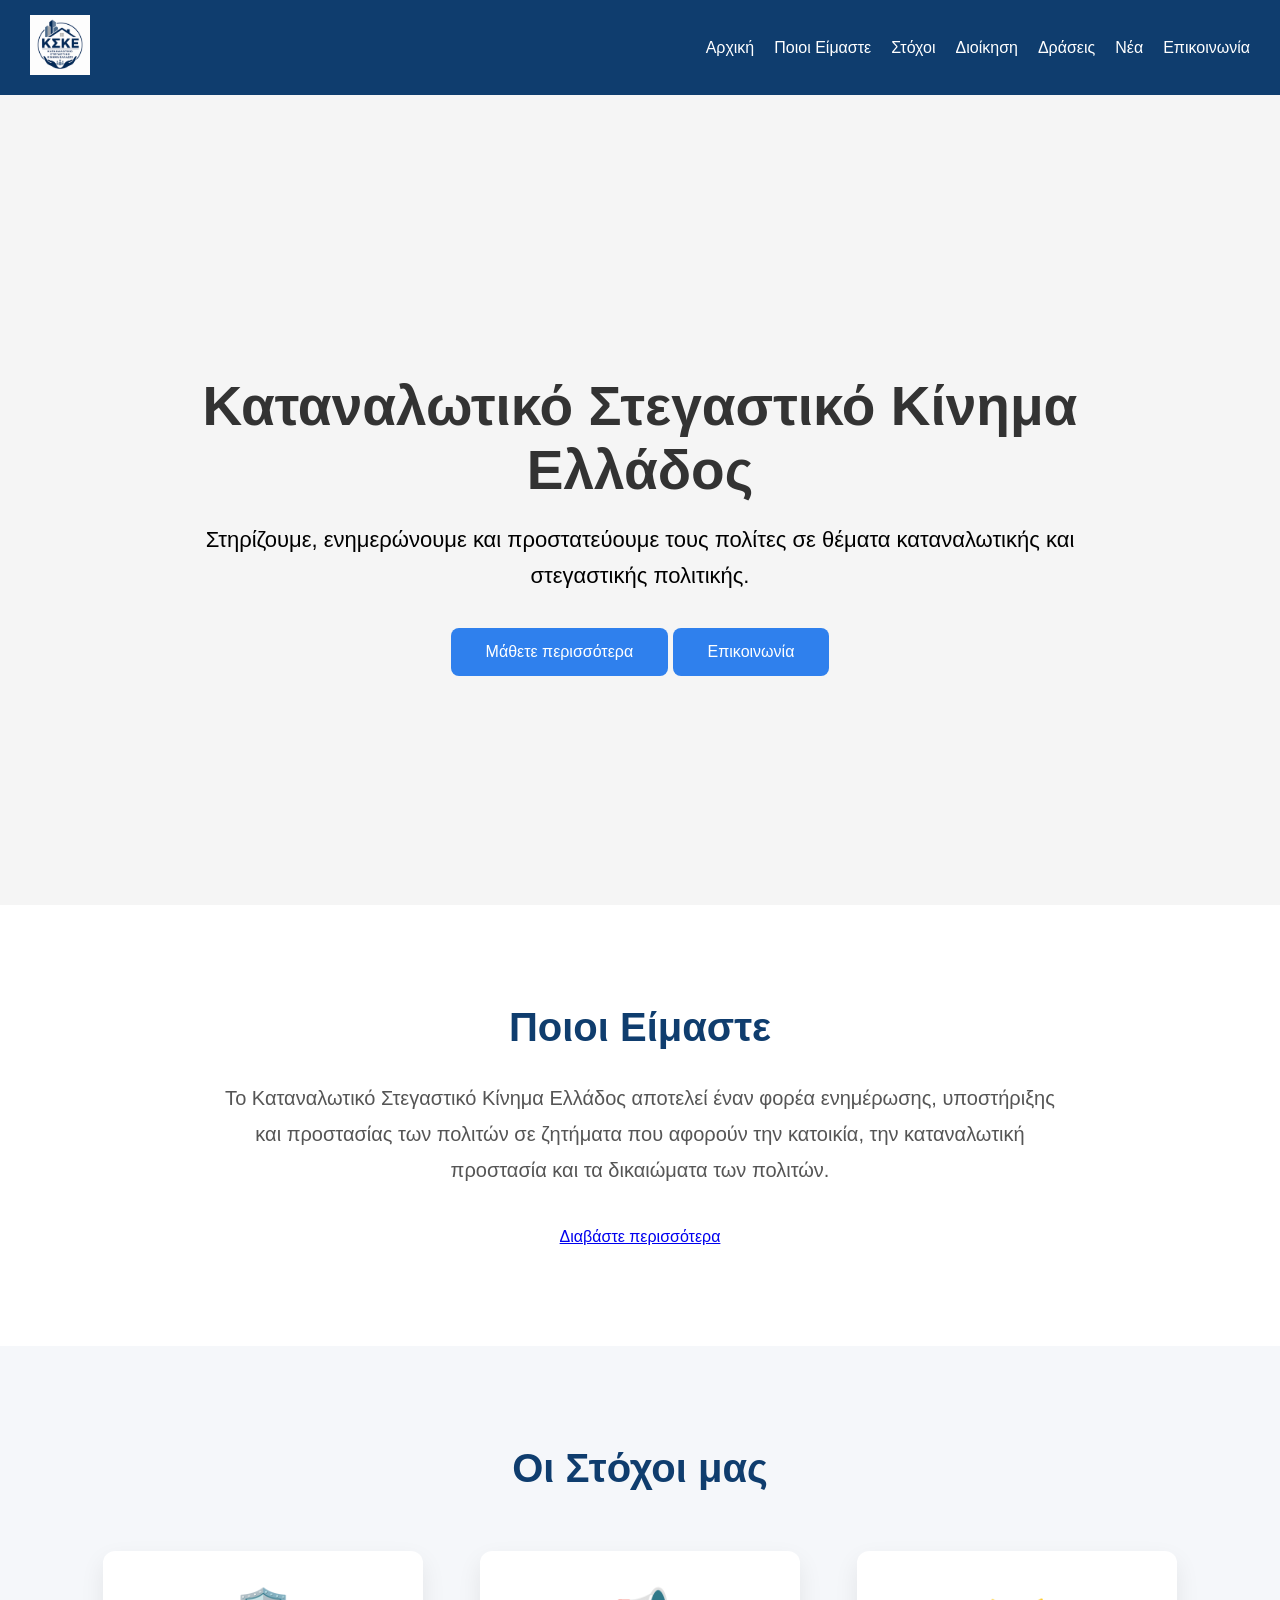
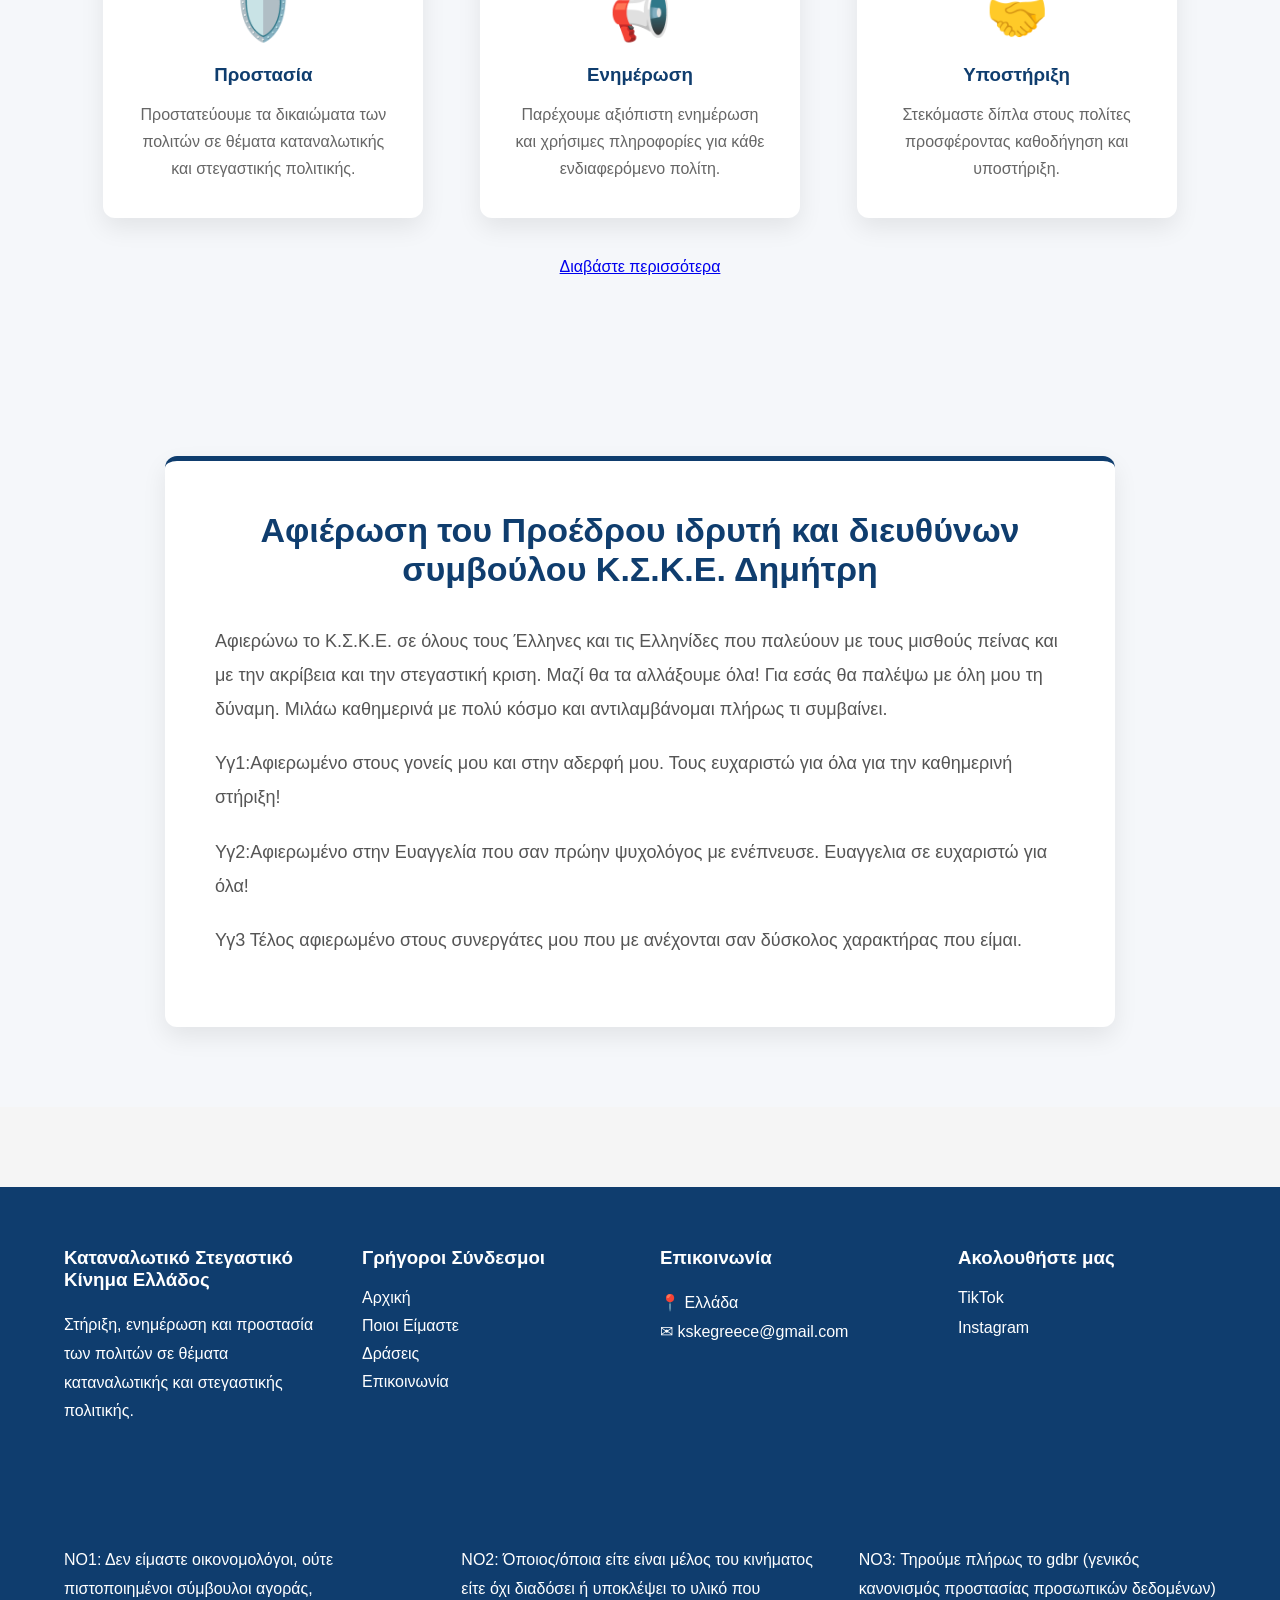
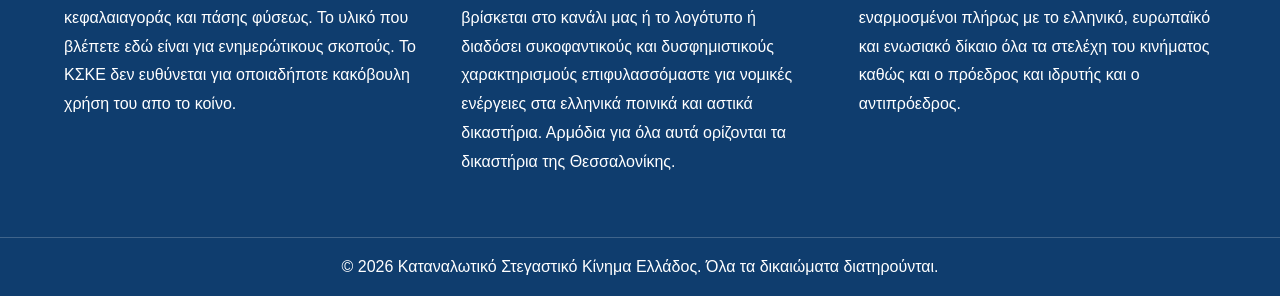
==== index.html @ 37521e8a "Add files via upload" ====
<!DOCTYPE html>
<html lang="el">
<head>
    <meta charset="UTF-8">
    <meta name="viewport" content="width=device-width, initial-scale=1.0">

    <title>Αρχική | Καταναλωτικό Στεγαστικό Κίνημα Ελλάδος</title>

    <link rel="stylesheet" href="css/style.css">
</head>
<body>
    <header>
        <nav class="navbar">
            <div class="logo">
                <img src="images/ΚΣΚΕ-logo.png" alt="Λογότυπο ΚΣΚΕ">
            </div>

            <ul class="nav-links">
                <li><a href="index.html">Αρχική</a></li>
                <li><a href="about.html">Ποιοι Είμαστε</a></li>
                <li><a href="goals.html">Στόχοι</a></li>
                <li><a href="administration.html">Διοίκηση</a></li>
                <li><a href="actions.html">Δράσεις</a></li>
                <li><a href="news.html">Νέα</a></li>               
                <li><a href="contact.html">Επικοινωνία</a></li>
            </ul>
        </nav>
    </header>

    <section class="hero">

        <div class="hero-content">

            <h1>Καταναλωτικό Στεγαστικό Κίνημα Ελλάδος</h1>

            <p>
                Στηρίζουμε, ενημερώνουμε και προστατεύουμε τους πολίτες
                σε θέματα καταναλωτικής και στεγαστικής πολιτικής.
            </p>

            <div class="hero-buttons">

                <a href="about.html" class="btn btn-primary">
                    Μάθετε περισσότερα
                </a>

                <a href="contact.html" class="btn btn-secondary">
                    Επικοινωνία
                </a>

            </div>

        </div>

    </section>
    

    <section class="about-preview">

        <div class="container">

            <h2>Ποιοι Είμαστε</h2>

            <p>
                Το Καταναλωτικό Στεγαστικό Κίνημα Ελλάδος αποτελεί έναν φορέα
                ενημέρωσης, υποστήριξης και προστασίας των πολιτών σε ζητήματα
                που αφορούν την κατοικία, την καταναλωτική προστασία και τα
                δικαιώματα των πολιτών.
            </p>

            <a href="about.html" class="btn-primary">
                Διαβάστε περισσότερα
            </a>

        </div>

    </section>


    <section class="goals-preview">

        <div class="container">

            <h2>Οι Στόχοι μας</h2>

            <div class="cards">

                <div class="card">
                    <div class="icon">🛡️</div>
                    <h3>Προστασία</h3>
                    <p>
                        Προστατεύουμε τα δικαιώματα των πολιτών σε θέματα
                        καταναλωτικής και στεγαστικής πολιτικής.
                    </p>
                </div>

                <div class="card">
                    <div class="icon">📢</div>
                    <h3>Ενημέρωση</h3>
                    <p>
                        Παρέχουμε αξιόπιστη ενημέρωση και χρήσιμες πληροφορίες
                        για κάθε ενδιαφερόμενο πολίτη.
                    </p>
                </div>

                <div class="card">
                    <div class="icon">🤝</div>
                    <h3>Υποστήριξη</h3>
                    <p>
                        Στεκόμαστε δίπλα στους πολίτες προσφέροντας
                        καθοδήγηση και υποστήριξη.
                    </p>
                </div>

            </div>
            <a href="goals.html" class="btn-primary">
                Διαβάστε περισσότερα
            </a>
        </div>

    </section>

<!--
    <section class="actions-preview">

        <div class="container">

            <h2>Πρόσφατες Δράσεις</h2>

            <div class="cards">
                <div class="card">
                    <h3>Ενημερωτική Ημερίδα</h3>
                    <p>
                        Εκδήλωση ενημέρωσης για θέματα στεγαστικής πολιτικής
                        και προστασίας των πολιτών.
                    </p>
                    <a href="actions.html" class="read-more">
                        Διαβάστε περισσότερα →
                    </a>
                </div>
                <div class="card">
                    <h3>Νέα Συνεργασία</h3>
                    <p>
                        Ανάπτυξη συνεργασιών με φορείς και οργανισμούς για την
                        καλύτερη εξυπηρέτηση των πολιτών.
                    </p>
                    <a href="actions.html" class="read-more">
                        Διαβάστε περισσότερα →
                    </a>
                </div>
                <div class="card">
                    <h3>Ενημερωτική Καμπάνια</h3>
                    <p>
                        Διάδοση χρήσιμων πληροφοριών σχετικά με τα δικαιώματα
                        των καταναλωτών.
                    </p>
                    <a href="actions.html" class="read-more">
                        Διαβάστε περισσότερα →
                    </a>
                </div>
            </div>
            <div class="center-button">
                <a href="actions.html" class="btn-primary">
                    Δείτε όλες τις δράσεις
                </a>
            </div>
        </div>

    </section>
-->


    <section class="president-message">

        <div class="container">

            <div class="president-message-content">

                <div class="president-message-title">

                    <h2>Αφιέρωση του Προέδρου ιδρυτή και διευθύνων συμβούλου Κ.Σ.Κ.Ε. Δημήτρη</h2>

                </div>

                <div class="president-message-text">

                    <p>
                        Αφιερώνω το Κ.Σ.Κ.Ε. σε όλους τους Έλληνες 
                        και τις Ελληνίδες που παλεύουν με τους
                        μισθούς πείνας και με την ακρίβεια και
                        την στεγαστική κριση. Μαζί θα τα
                        αλλάξουμε όλα! Για εσάς θα παλέψω με
                        όλη μου τη δύναμη. Μιλάω καθημερινά
                        με πολύ κόσμο και αντιλαμβάνομαι
                        πλήρως τι συμβαίνει.
                    </p>

                    <p>
                        Υγ1:Aφιερωμένο στους γονείς μου και
                        στην αδερφή μου. Τους ευχαριστώ για
                        όλα για την καθημερινή στήριξη!
                    </p>

                    <p>
                        Υγ2:Aφιερωμένο στην Ευαγγελία που σαν
                        πρώην ψυχολόγος με ενέπνευσε. 
                        Ευαγγελια σε ευχαριστώ για όλα!
                    </p>

                    <p>
                        Υγ3 Τέλος αφιερωμένο στους συνεργάτες
                        μου που με ανέχονται σαν δύσκολος
                        χαρακτήρας που είμαι.
                    </p>
                </div>

            </div>

        </div>

    </section>

    <footer>

        <div class="footer-container">

            <div class="footer-section">
                <h3>Καταναλωτικό Στεγαστικό Κίνημα Ελλάδος</h3>
                <p>
                    Στήριξη, ενημέρωση και προστασία των πολιτών
                    σε θέματα καταναλωτικής και στεγαστικής πολιτικής.
                </p>
            </div>

            <div class="footer-section">
                <h3>Γρήγοροι Σύνδεσμοι</h3>
                <ul>
                    <li><a href="index.html">Αρχική</a></li>
                    <li><a href="about.html">Ποιοι Είμαστε</a></li>
                    <li><a href="actions.html">Δράσεις</a></li>
                    <li><a href="contact.html">Επικοινωνία</a></li>
                </ul>
            </div>

            <div class="footer-section">
                <h3>Επικοινωνία</h3>
                <p>📍 Ελλάδα</p>
                <p>✉ kskegreece@gmail.com</p>
            </div>

            <div class="footer-section">

                <h3>Ακολουθήστε μας</h3>

                <div class="social-links">

                    <a href="https://www.tiktok.com/@kskegreece.gr?_r=1&_t=ZN-98gVqXZdag2" target="_blank">
                        TikTok
                    </a>

                    <a href="https://www.instagram.com/kskegreece.gr?igsh=MW04Z21ib3VzaGUxbA==" target="_blank">
                        Instagram
                    </a>

                </div>

            </div>
            
        </div>

        <div class="footer-container">

            <div class="footer-section">
                <p>ΝΟ1: Δεν είμαστε οικονομολόγοι, ούτε πιστοποιημένοι σύμβουλοι αγοράς, κεφαλαιαγοράς και πάσης φύσεως. Το υλικό που βλέπετε εδώ είναι για ενημερώτικους σκοπούς. Το ΚΣΚΕ δεν ευθύνεται για οποιαδήποτε κακόβουλη χρήση του απο το κοίνο.</p>
            </div>
            <div class="footer-section">
                <p>ΝΟ2: Όποιος/όποια είτε είναι μέλος του κινήματος είτε όχι διαδόσει ή υποκλέψει το υλικό που βρίσκεται στο κανάλι μας ή το λογότυπο ή διαδόσει συκοφαντικούς και δυσφημιστικούς χαρακτηρισμούς επιφυλασσόμαστε για νομικές ενέργειες στα ελληνικά ποινικά και αστικά δικαστήρια. Αρμόδια για όλα αυτά ορίζονται τα δικαστήρια της Θεσσαλονίκης.</p>
            </div>
            <div class="footer-section">
                <p>ΝΟ3: Τηρούμε πλήρως το gdbr (γενικός κανονισμός προστασίας προσωπικών δεδομένων) εναρμοσμένοι πλήρως με το ελληνικό, ευρωπαϊκό και ενωσιακό δίκαιο όλα τα στελέχη του κινήματος καθώς και ο πρόεδρος και ιδρυτής και ο αντιπρόεδρος.</p>
            </div>
        </div>
        
        <div class="footer-bottom">
            © 2026 Καταναλωτικό Στεγαστικό Κίνημα Ελλάδος.
            Όλα τα δικαιώματα διατηρούνται.
        </div>

    </footer>
</body>
</html>
---- css/style.css ----
* {
    margin: 0;
    padding: 0;
    box-sizing: border-box;
    font-family: Arial, sans-serif;
}

body {
    background: #f5f5f5;
}

/* NAVBAR */
.navbar {
    display: flex;
    justify-content: space-between;
    align-items: center;
    background: #0F3D6E;
    padding: 15px 30px;
}

/* LOGO */
.logo {
    color: white;
    font-size: 20px;
    font-weight: bold;
}

.logo img{
    height:60px;
}

/* MENU */
.nav-links {
    list-style: none;
    display: flex;
    gap: 20px;
}

.nav-links li a {
    color: white;
    text-decoration: none;
    font-size: 16px;
    transition: 0.3s;
}

.nav-links li a:hover {
    color: #2F80ED;
}

/* TITLE */
h1 {
    text-align: center;
    margin-top: 50px;
    color: #333;
}


/* HERO */

.hero{
    height:90vh;
    background-size:cover;
    background-position:center;

    display: flex;
    justify-content: center;
    align-items: center;
}

.hero-overlay{
    width:100%;
    height:100%;
    background:rgba(0,0,0,.55);
    display:flex;
    justify-content:center;
    align-items:center;
}

.hero-content{
    width:80%;
    max-width:900px;
    text-align:center;
    color:rgb(0, 0, 0);
}

.hero-content h1{
    font-size:55px;
    margin-bottom:20px;
}

.hero-content p{
    font-size:22px;
    line-height:1.6;
    margin-bottom:35px;
}

.btn{
    display:inline-block;
    padding:15px 35px;
    background:#2F80ED;
    color:white;
    text-decoration:none;
    border-radius:8px;
    transition:.3s;
}

.btn:hover{
    background:#0F3D6E;
}


/* ABOUT PREVIEW */

.about-preview{
    padding:100px 20px;
    background:#ffffff;
}

.container{
    width:90%;
    max-width:1100px;
    margin:auto;
}

.about-preview h2{
    text-align:center;
    font-size:40px;
    color:#0F3D6E;
    margin-bottom:30px;
}

.about-preview p{
    text-align:center;
    font-size:20px;
    line-height:1.8;
    color:#555;
    max-width:850px;
    margin:0 auto 40px;
}

.about-preview a{
    display:block;
    width:230px;
    margin:auto;
    text-align:center;
}


/* GOALS PREVIEW */

.goals-preview{
    padding:100px 20px;
    background:#f5f7fa;
}

.goals-preview h2{
    text-align:center;
    color:#0F3D6E;
    font-size:40px;
    margin-bottom:60px;
}

.cards{
    display:flex;
    justify-content:center;
    gap:30px;
    flex-wrap:wrap;
}

.card{
    background:white;
    width:320px;
    padding:35px;
    border-radius:12px;
    text-align:center;
    box-shadow:0 10px 25px rgba(0,0,0,.08);
    transition:.3s;
    margin:0 auto 40px;
}

.card:hover{
    transform:translateY(-8px);
}

.icon{
    font-size:50px;
    margin-bottom:20px;
}

.card h3{
    color:#0F3D6E;
    margin-bottom:15px;
}

.card p{
    color:#666;
    line-height:1.7;
}

.goals-preview a{
    display:block;
    width:230px;
    margin:auto;
    text-align:center;
}


/* ACTIONS */

.actions-preview{
    padding:100px 20px;
    background:white;
}

.actions-preview h2{
    text-align:center;
    color:#0F3D6E;
    font-size:40px;
    margin-bottom:60px;
}

.read-more{
    display:inline-block;
    margin-top:20px;
    color:#0F3D6E;
    text-decoration:none;
    font-weight:bold;
}

.read-more:hover{
    color:#2F80ED;
}

.center-button{
    text-align:center;
    margin-top:50px;
}


/* PRESIDENT MESSAGE */

.president-message{
    background:#f5f7fa;
    padding:80px 20px;
}

.president-message-content{
    max-width:950px;
    margin:auto;
    background:white;
    padding:50px;
    border-radius:12px;
    box-shadow:0 10px 25px rgba(0,0,0,.08);
    border-top:5px solid #0F3D6E;
}

.president-message-title{
    text-align:center;
    margin-bottom:35px;
}

.president-icon{
    display:block;
    color:#0F3D6E;
    font-size:35px;
    margin-bottom:10px;
}

.president-message-title h2{
    color:#0F3D6E;
    font-size:34px;
    margin:0;
}

.president-message-text{
    color:#555;
    font-size:18px;
    line-height:1.9;
}

.president-message-text p{
    margin-bottom:20px;
}

/* MOBILE */

@media(max-width:768px){

    .president-message{
        padding:50px 20px;
    }
    .president-message-content{
        padding:30px 20px;
    }
    .president-message-title h2{
        font-size:28px;
    }
    .president-message-text{
        font-size:16px;
    }

}

/* FOOTER */

footer{
    background:#0F3D6E;
    color:white;
    margin-top:80px;
}

.footer-container{
    width:90%;
    max-width:1200px;
    margin:auto;
    padding:60px 0;
    display:flex;
    justify-content:space-between;
    flex-wrap:wrap;
    gap:40px;
}

.footer-section{
    flex:1;
    min-width:250px;
}

.footer-section h3{
    margin-bottom:20px;
}

.footer-section p{
    line-height:1.8;
}

.footer-section ul{
    list-style:none;
}

.footer-section ul li{
    margin-bottom:10px;
}

.footer-section a{
    color:white;
    text-decoration:none;
}

.footer-section a:hover{
    color:#2F80ED;
}

.social-links{
    display:flex;
    flex-direction:column;
    gap:12px;
}

.social-links a{
    color:white;
    text-decoration:none;
    transition:.3s;
}

.social-links a:hover{
    color:#4da3ff;
    padding-left:8px;
}

.footer-bottom{
    text-align:center;
    padding:20px;
    border-top:1px solid rgba(255,255,255,.2);
}


/* ========================================= */
/* GOALS PAGE */
/* ========================================= */

.page-header{
    
    color: rgb(0, 0, 0);
    text-align: center;
    padding: 80px 20px;
}

.page-header h1{
    font-size: 48px;
    margin-bottom: 20px;
}

.page-header p{
    max-width: 800px;
    margin: auto;
    font-size: 18px;
    line-height: 1.8;
}

.goals-page{
    background: #f5f7fa;
    padding: 80px 20px;
}

.goal-card{
    background: white;
    border-top: 6px solid #0F3D6E;
    border-radius: 12px;
    padding: 35px;
    margin-bottom: 30px;
    box-shadow: 0 10px 25px rgba(0,0,0,.08);
    transition: .3s ease;
}

.goal-card:hover{
    transform: translateY(-8px);
    box-shadow: 0 15px 35px rgba(0,0,0,.15);
}

.goal-card h2{
    color:#0F3D6E;
    margin-bottom:20px;
    font-size:28px;
}

.goal-card p{
    color:#555;
    font-size:18px;
    line-height:1.8;
}


/* ========================================= */
/* ABOUT PAGE */
/* ========================================= */

.about-page{
    background:#f5f7fa;
    padding:80px 20px;
}

.about-content{
    background:white;
    max-width:1000px;
    margin:auto;
    padding:50px;
    border-radius:12px;
    box-shadow:0 10px 25px rgba(0,0,0,.08);
}

.about-content h2{
    color:#0F3D6E;
    font-size:32px;
    margin-bottom:35px;
    text-align:center;
}

.about-text{
    color:#555;
    font-size:18px;
    line-height:1.9;
}

.about-text p{
    margin-bottom:25px;
}


/* ========================================= */
/* ABOUT RESPONSIVE */
/* ========================================= */

@media(max-width:768px){

    .about-content{

        padding:30px 20px;

    }

    .about-content h2{

        font-size:26px;

    }

    .about-text{

        font-size:16px;

        line-height:1.8;

    }

}
/* Responsive */

@media(max-width:768px){
    .page-header h1{
        font-size:36px;
    }

    .page-header p{
        font-size:16px;
    }

    .goal-card{
        padding:25px;
    }

    .goal-card h2{
        font-size:22px;
    }

    .goal-card p{
        font-size:16px;
    }
}


/* ========================================= */
/* ACTIONS PAGE */
/* ========================================= */

.actions-page{
    background:#f5f7fa;
    padding:80px 20px;
}

.actions-intro{
    max-width:800px;
    margin:0 auto 50px;
    text-align:center;
}

.actions-intro h2{
    color:#0F3D6E;
    font-size:38px;
    margin-bottom:20px;
}

.actions-intro p{
    color:#666;
    font-size:18px;
    line-height:1.8;
}


/* ACTIONS GRID */

.actions-grid{
    display:grid;
    grid-template-columns:repeat(3, 1fr);
    gap:30px;
}


/* ACTION CARD */

.action-card{
    background:white;
    padding:35px;
    border-radius:12px;
    text-align:center;
    box-shadow:0 10px 25px rgba(0,0,0,.08);
    border-top:5px solid #0F3D6E;
    transition:.3s ease;
}

.action-card:hover{
    transform:translateY(-7px);
    box-shadow:0 15px 30px rgba(0,0,0,.14);
}

.action-icon{
    font-size:50px;
    margin-bottom:20px;
}

.action-card h3{
    color:#0F3D6E;
    font-size:23px;
    margin-bottom:15px;
}

.action-card p{
    color:#666;
    font-size:17px;
    line-height:1.8;
}

/* MOBILE */

@media(max-width:600px){
    .actions-grid{
        grid-template-columns:1fr;
    }

    .actions-intro h2{
        font-size:30px;
    }

    .action-card{
        padding:30px 20px;
    }
}


/* ========================================= */
/* NEWS PAGE */
/* ========================================= */

.news-page{
    background:#f5f7fa;
    padding:100px 20px;
}

.no-news{
    background:white;
    max-width:800px;
    margin:auto;
    padding:70px 40px;
    text-align:center;
    border-radius:12px;
    box-shadow:0 10px 25px rgba(0,0,0,.08);
}

.no-news h2{
    color:#0F3D6E;
    font-size:30px;
    margin-bottom:20px;
}

.no-news p{
    color:#666;
    font-size:18px;
    line-height:1.8;
}


/* ========================================= */
/* CONTACT PAGE */
/* ========================================= */

.contact-page{
    background:#f5f7fa;
    padding:80px 20px;
}

.contact-content{
    max-width:900px;
    margin:auto;
    text-align:center;

}

.contact-content h2{
    color:#0F3D6E;
    font-size:38px;
    margin-bottom:20px;
}

.contact-content > p{
    color:#666;
    font-size:18px;
    line-height:1.8;
    max-width:700px;
    margin:0 auto 50px;
}


/* CONTACT CARDS */

.contact-links{
    display:grid;
    grid-template-columns:repeat(2, 1fr);
    gap:25px;
}

.contact-card{
    background:white;
    padding:30px;
    border-radius:12px;
    display:flex;
    align-items:center;
    gap:20px;
    text-align:left;
    text-decoration:none;
    box-shadow:0 10px 25px rgba(0,0,0,.08);
    transition:.3s ease;
}

.contact-card:hover{
    transform:translateY(-6px);
    box-shadow:0 15px 30px rgba(0,0,0,.14);
}

.contact-card h3{
    color:#0F3D6E;
    margin-bottom:8px;
}

.contact-card p{
    color:#666;
    margin:0;
}

/* MOBILE */

@media(max-width:768px){
    .contact-links{
        grid-template-columns:1fr;
    }
}


/* ========================================= */
/* ADMINISTRATION PAGE */
/* ========================================= */

.administration-page{
    background:#f5f7fa;
    padding:80px 20px;
}

.administration-intro{
    text-align:center;
    max-width:800px;
    margin:0 auto 60px;
}

.administration-intro h2{
    color:#0F3D6E;
    font-size:38px;
    margin-bottom:20px;
}

.administration-intro p{
    color:#666;
    font-size:18px;
    line-height:1.8;
}


/* MEMBERS */

.members{
    display:grid;
    grid-template-columns:repeat(3, 1fr);
    gap:30px;
}

.member-card{
    background:white;
    border-radius:12px;
    overflow:hidden;
    box-shadow:0 10px 25px rgba(0,0,0,.08);
    transition:.3s ease;
}

.member-card:hover{
    transform:translateY(-7px);
    box-shadow:0 15px 30px rgba(0,0,0,.14);
}

/* INFO */

.member-info{
    padding:30px;
    text-align:center;
}

.member-info h3{
    color:#0F3D6E;
    font-size:22px;
    margin-bottom:10px;
}

.member-info span{
    color:#2F80ED;
    font-weight:bold;
    display:block;
    margin-bottom:15px;
}

/* ADMINISTRATION TEXT */

.administration-text{
    max-width:900px;
    margin:60px auto 0;
    background:white;
    padding:40px;
    border-radius:12px;
    box-shadow:0 10px 25px rgba(0,0,0,.08);
    border-left:5px solid #0F3D6E;
}

.administration-text p{
    color:#555;
    font-size:18px;
    line-height:1.9;
    margin:0;
}

/* MOBILE */

@media(max-width:900px){
    .members{
        grid-template-columns:repeat(2, 1fr);
    }
}

@media(max-width:600px){
    .members{
        grid-template-columns:1fr;
    }
    .administration-intro h2{
        font-size:30px;
    }
}
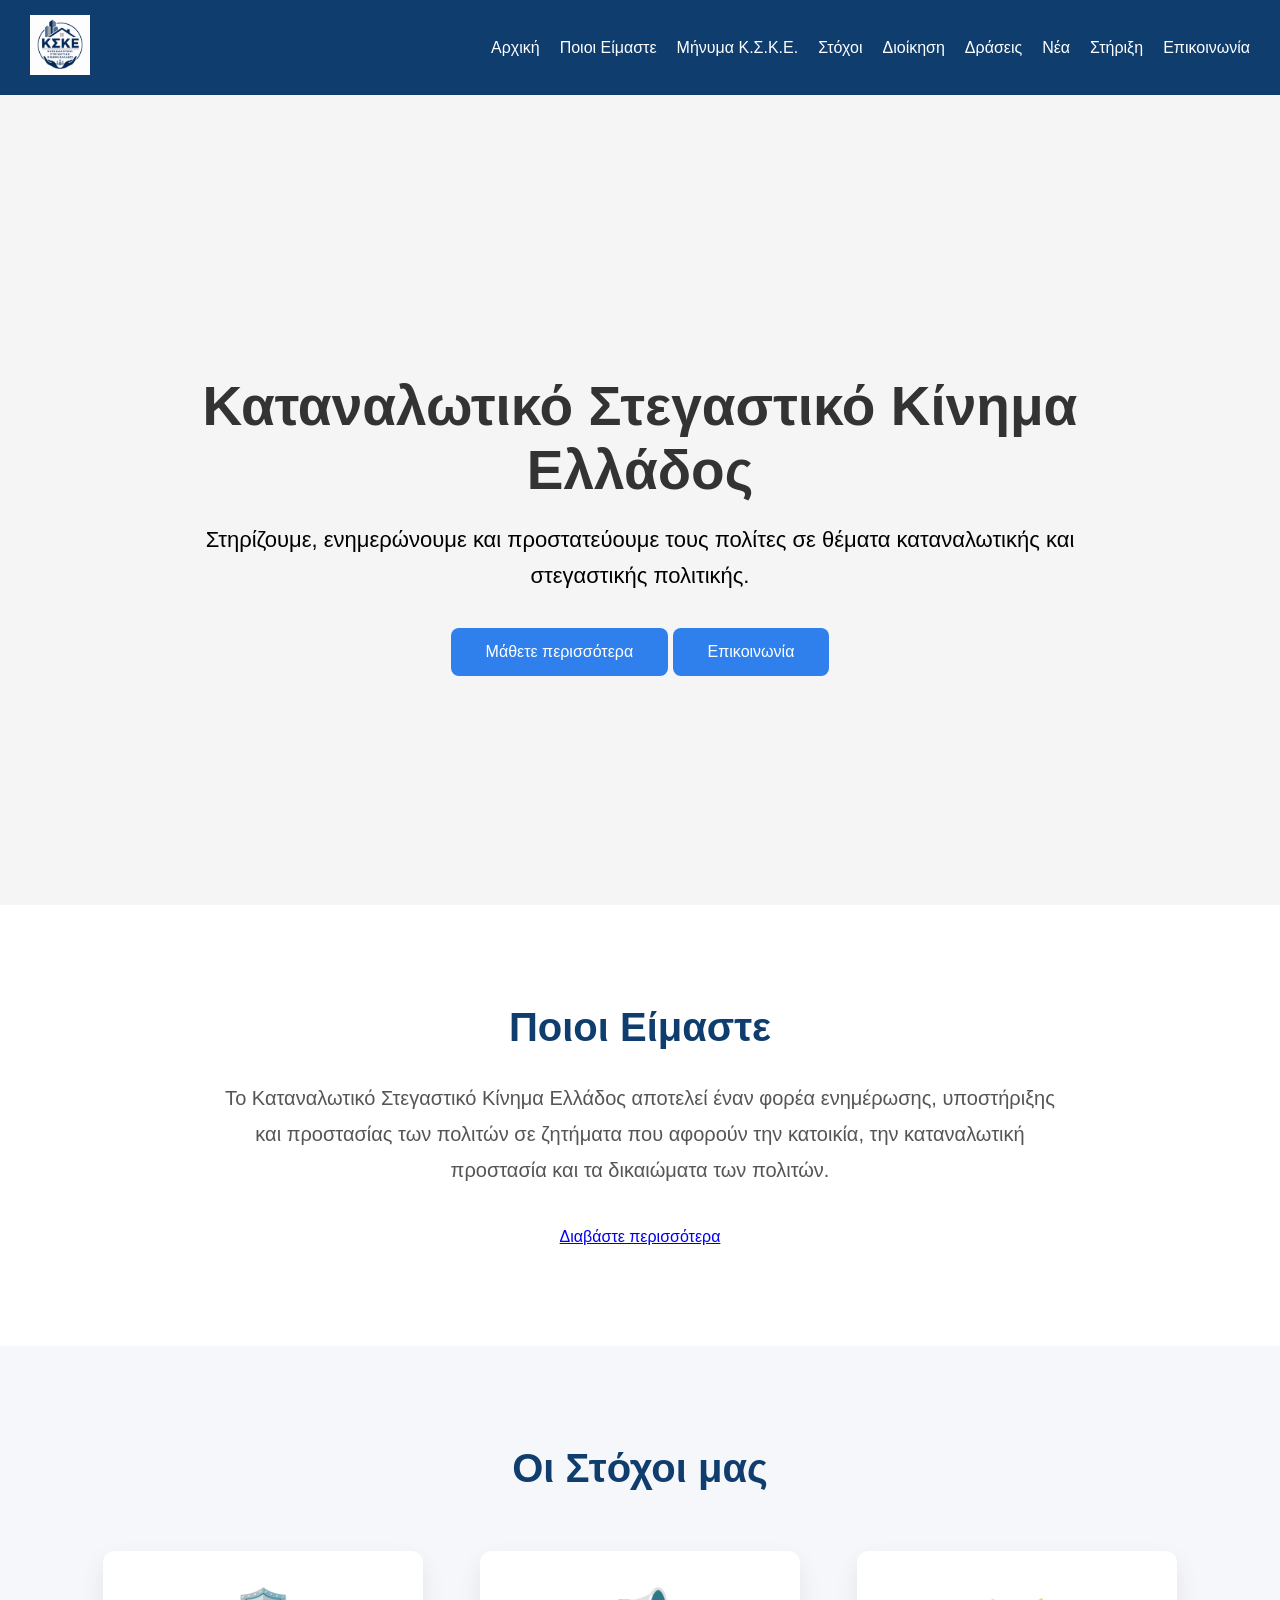
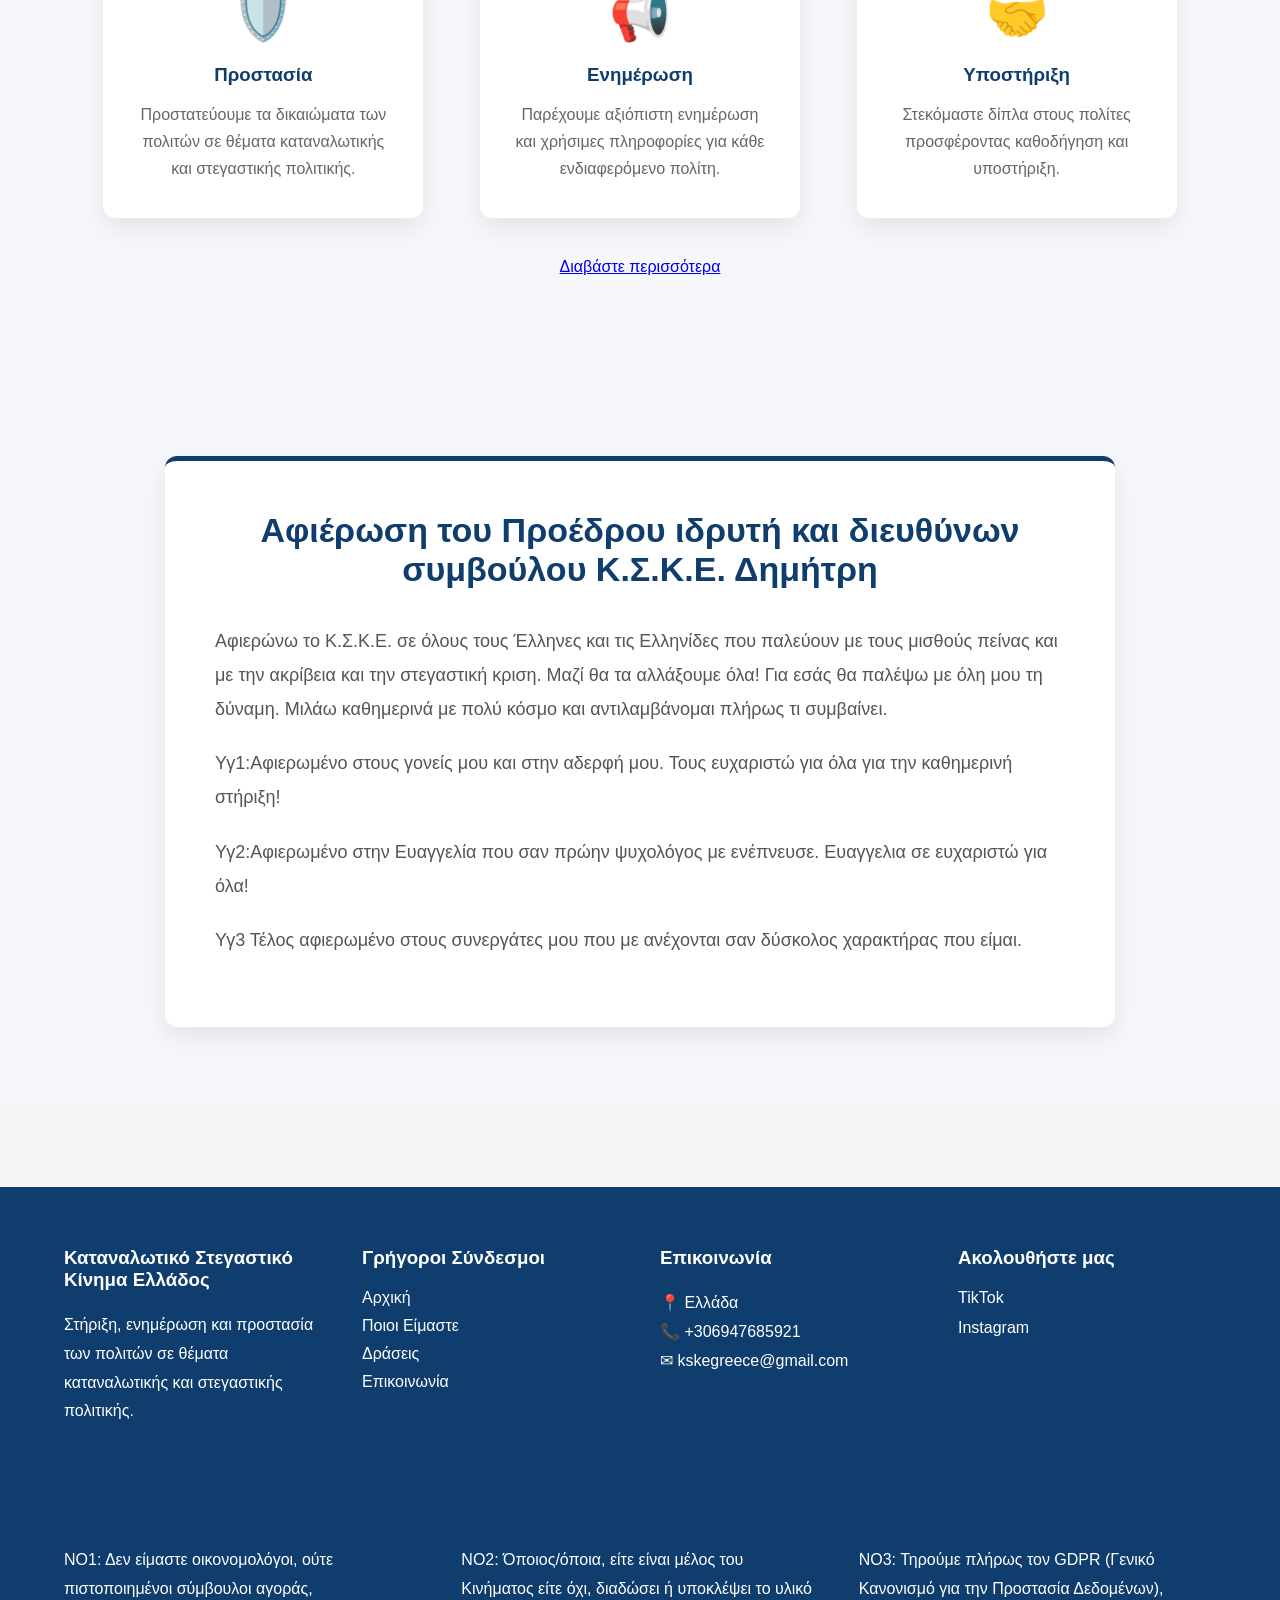
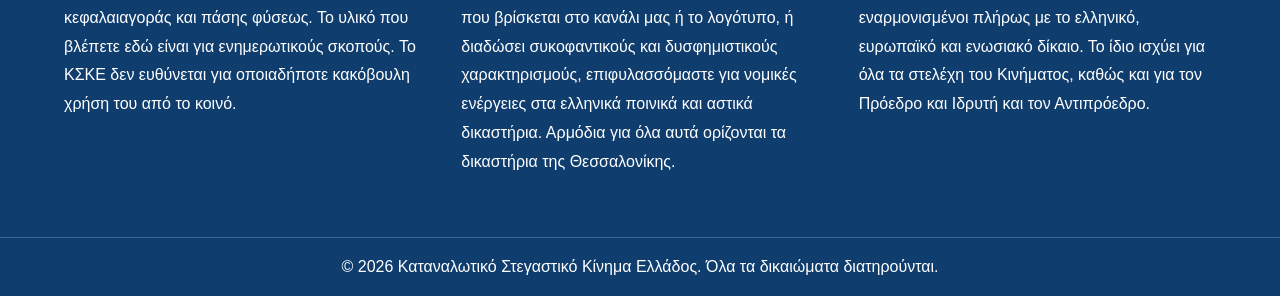
==== commit 6da0b9e7: "Add files via upload" ====
--- a/index.html
+++ b/index.html
@@ -18,10 +18,12 @@
             <ul class="nav-links">
                 <li><a href="index.html">Αρχική</a></li>
                 <li><a href="about.html">Ποιοι Είμαστε</a></li>
+                <li><a href="message.html">Μήνυμα Κ.Σ.Κ.Ε.</a></li>
                 <li><a href="goals.html">Στόχοι</a></li>
                 <li><a href="administration.html">Διοίκηση</a></li>
                 <li><a href="actions.html">Δράσεις</a></li>
-                <li><a href="news.html">Νέα</a></li>               
+                <li><a href="news.html">Νέα</a></li>
+                <li><a href="support.html">Στήριξη</a></li>
                 <li><a href="contact.html">Επικοινωνία</a></li>
             </ul>
         </nav>
@@ -119,55 +121,6 @@
         </div>
 
     </section>
-
-<!--
-    <section class="actions-preview">
-
-        <div class="container">
-
-            <h2>Πρόσφατες Δράσεις</h2>
-
-            <div class="cards">
-                <div class="card">
-                    <h3>Ενημερωτική Ημερίδα</h3>
-                    <p>
-                        Εκδήλωση ενημέρωσης για θέματα στεγαστικής πολιτικής
-                        και προστασίας των πολιτών.
-                    </p>
-                    <a href="actions.html" class="read-more">
-                        Διαβάστε περισσότερα →
-                    </a>
-                </div>
-                <div class="card">
-                    <h3>Νέα Συνεργασία</h3>
-                    <p>
-                        Ανάπτυξη συνεργασιών με φορείς και οργανισμούς για την
-                        καλύτερη εξυπηρέτηση των πολιτών.
-                    </p>
-                    <a href="actions.html" class="read-more">
-                        Διαβάστε περισσότερα →
-                    </a>
-                </div>
-                <div class="card">
-                    <h3>Ενημερωτική Καμπάνια</h3>
-                    <p>
-                        Διάδοση χρήσιμων πληροφοριών σχετικά με τα δικαιώματα
-                        των καταναλωτών.
-                    </p>
-                    <a href="actions.html" class="read-more">
-                        Διαβάστε περισσότερα →
-                    </a>
-                </div>
-            </div>
-            <div class="center-button">
-                <a href="actions.html" class="btn-primary">
-                    Δείτε όλες τις δράσεις
-                </a>
-            </div>
-        </div>
-
-    </section>
--->
 
 
     <section class="president-message">
@@ -245,6 +198,7 @@
             <div class="footer-section">
                 <h3>Επικοινωνία</h3>
                 <p>📍 Ελλάδα</p>
+                <p>📞 +306947685921</p>
                 <p>✉ kskegreece@gmail.com</p>
             </div>
 
@@ -271,13 +225,13 @@
         <div class="footer-container">
 
             <div class="footer-section">
-                <p>ΝΟ1: Δεν είμαστε οικονομολόγοι, ούτε πιστοποιημένοι σύμβουλοι αγοράς, κεφαλαιαγοράς και πάσης φύσεως. Το υλικό που βλέπετε εδώ είναι για ενημερώτικους σκοπούς. Το ΚΣΚΕ δεν ευθύνεται για οποιαδήποτε κακόβουλη χρήση του απο το κοίνο.</p>
-            </div>
-            <div class="footer-section">
-                <p>ΝΟ2: Όποιος/όποια είτε είναι μέλος του κινήματος είτε όχι διαδόσει ή υποκλέψει το υλικό που βρίσκεται στο κανάλι μας ή το λογότυπο ή διαδόσει συκοφαντικούς και δυσφημιστικούς χαρακτηρισμούς επιφυλασσόμαστε για νομικές ενέργειες στα ελληνικά ποινικά και αστικά δικαστήρια. Αρμόδια για όλα αυτά ορίζονται τα δικαστήρια της Θεσσαλονίκης.</p>
-            </div>
-            <div class="footer-section">
-                <p>ΝΟ3: Τηρούμε πλήρως το gdbr (γενικός κανονισμός προστασίας προσωπικών δεδομένων) εναρμοσμένοι πλήρως με το ελληνικό, ευρωπαϊκό και ενωσιακό δίκαιο όλα τα στελέχη του κινήματος καθώς και ο πρόεδρος και ιδρυτής και ο αντιπρόεδρος.</p>
+                <p>ΝΟ1: Δεν είμαστε οικονομολόγοι, ούτε πιστοποιημένοι σύμβουλοι αγοράς, κεφαλαιαγοράς και πάσης φύσεως. Το υλικό που βλέπετε εδώ είναι για ενημερωτικούς σκοπούς. Το ΚΣΚΕ δεν ευθύνεται για οποιαδήποτε κακόβουλη χρήση του από το κοινό.</p>
+            </div>
+            <div class="footer-section">
+                <p>ΝΟ2: Όποιος/όποια, είτε είναι μέλος του Κινήματος είτε όχι, διαδώσει ή υποκλέψει το υλικό που βρίσκεται στο κανάλι μας ή το λογότυπο, ή διαδώσει συκοφαντικούς και δυσφημιστικούς χαρακτηρισμούς, επιφυλασσόμαστε για νομικές ενέργειες στα ελληνικά ποινικά και αστικά δικαστήρια. Αρμόδια για όλα αυτά ορίζονται τα δικαστήρια της Θεσσαλονίκης.</p>
+            </div>
+            <div class="footer-section">
+                <p>ΝΟ3: Τηρούμε πλήρως τον GDPR (Γενικό Κανονισμό για την Προστασία Δεδομένων), εναρμονισμένοι πλήρως με το ελληνικό, ευρωπαϊκό και ενωσιακό δίκαιο. Το ίδιο ισχύει για όλα τα στελέχη του Κινήματος, καθώς και για τον Πρόεδρο και Ιδρυτή και τον Αντιπρόεδρο.</p>
             </div>
         </div>
         
--- a/css/style.css
+++ b/css/style.css
@@ -465,6 +465,75 @@
     margin-bottom:25px;
 }
 
+/* ABOUT DOCUMENT */
+
+.about-document {
+    max-width: 850px;
+    margin: 60px auto 0;
+    padding: 45px 40px;
+    background: #f5f7fa;
+    border-radius: 12px;
+    text-align: center;
+    border-top: 5px solid #0F3D6E;
+}
+
+.document-icon {
+    font-size: 45px;
+    margin-bottom: 15px;
+}
+
+.about-document h2 {
+    color: #0F3D6E;
+    font-size: 28px;
+    margin-bottom: 20px;
+}
+
+.about-document p {
+    color: #666;
+    font-size: 17px;
+    line-height: 1.8;
+    margin-bottom: 30px;
+}
+
+.document-button {
+    display: inline-block;
+    padding: 14px 28px;
+    background: #2F80ED;
+    color: white;
+    text-decoration: none;
+    border-radius: 8px;
+    font-weight: bold;
+    transition: .3s ease;
+}
+
+.document-button:hover {
+    background: #0F3D6E;
+    transform: translateY(-2px);
+}
+
+/* ABOUT DOCUMENT MOBILE */
+
+@media (max-width: 600px) {
+
+    .about-document {
+        padding: 35px 20px;
+        margin-top: 45px;
+    }
+
+    .about-document h2 {
+        font-size: 24px;
+    }
+
+    .about-document p {
+        font-size: 16px;
+    }
+
+    .document-button {
+        width: 100%;
+        padding: 13px 15px;
+    }
+
+}
 
 /* ========================================= */
 /* ABOUT RESPONSIVE */
@@ -473,23 +542,16 @@
 @media(max-width:768px){
 
     .about-content{
-
         padding:30px 20px;
-
     }
 
     .about-content h2{
-
         font-size:26px;
-
     }
 
     .about-text{
-
         font-size:16px;
-
         line-height:1.8;
-
     }
 
 }
@@ -705,6 +767,131 @@
     margin:0;
 }
 
+.contact-phone {
+    text-align: center;
+    margin-top: 50px;
+}
+
+.contact-phone h3 {
+    color: #0F3D6E;
+    font-size: 22px;
+    margin-bottom: 12px;
+}
+
+.contact-phone a {
+    color: #2F80ED;
+    text-decoration: none;
+    font-size: 20px;
+    font-weight: bold;
+}
+
+.contact-phone a:hover {
+    color: #0F3D6E;
+}
+
+/* LOCATIONS */
+
+.locations {
+    margin-top: 80px;
+    width: 100%;
+}
+
+.locations h2 {
+    color: #0F3D6E;
+    font-size: 38px;
+    text-align: center;
+    margin-bottom: 20px;
+}
+
+.locations-intro {
+    max-width: 800px;
+    margin: 0 auto 50px;
+    text-align: center;
+    color: #666;
+    font-size: 18px;
+    line-height: 1.8;
+}
+
+
+/* LOCATION CARDS */
+
+.location-cards {
+    display: grid;
+    grid-template-columns: repeat(3, 1fr);
+    gap: 30px;
+    max-width: 1100px;
+    margin: auto;
+}
+
+.location-card {
+    background: white;
+    padding: 35px 25px;
+    border-radius: 12px;
+    text-align: center;
+    box-shadow: 0 10px 25px rgba(0,0,0,.08);
+    border-top: 5px solid #0F3D6E;
+    transition: .3s ease;
+}
+
+.location-card:hover {
+    transform: translateY(-7px);
+    box-shadow: 0 15px 30px rgba(0,0,0,.14);
+}
+
+.location-icon {
+    font-size: 40px;
+    margin-bottom: 15px;
+}
+
+.location-card h3 {
+    color: #0F3D6E;
+    font-size: 25px;
+    margin-bottom: 20px;
+}
+
+.location-card p {
+    color: #666;
+    font-size: 17px;
+    line-height: 1.7;
+    margin-bottom: 12px;
+}
+
+/* LOCATIONS MOBILE */
+
+@media (max-width: 900px) {
+    .location-cards {
+        grid-template-columns: 1fr;
+        max-width: 600px;
+    }
+}
+
+@media (max-width: 600px) {
+    .locations {
+        margin-top: 60px;
+    }
+
+    .locations h2 {
+        font-size: 30px;
+    }
+
+    .locations-intro {
+        font-size: 16px;
+        padding: 0 10px;
+    }
+
+    .location-card {
+        padding: 30px 20px;
+    }
+
+    .location-card h3 {
+        font-size: 23px;
+    }
+
+    .location-card p {
+        font-size: 16px;
+    }
+}
+
 /* MOBILE */
 
 @media(max-width:768px){
@@ -817,4 +1004,282 @@
     .administration-intro h2{
         font-size:30px;
     }
+}
+
+
+/* ========================================= */
+/* MESSAGE PAGE */
+/* ========================================= */
+
+.message-page {
+    background: #f5f7fa;
+    padding: 80px 20px;
+}
+
+.message-content {
+    max-width: 950px;
+    margin: auto;
+    background: white;
+    padding: 60px;
+    border-radius: 12px;
+    box-shadow: 0 10px 25px rgba(0,0,0,.08);
+}
+
+.message-content p {
+    color: #555;
+    font-size: 18px;
+    line-height: 1.9;
+    margin-bottom: 25px;
+}
+
+.message-content h2 {
+    color: #0F3D6E;
+    font-size: 30px;
+    margin-top: 45px;
+    margin-bottom: 20px;
+}
+
+.message-content blockquote {
+    margin: 30px 0;
+    padding: 25px 30px;
+    background: #f5f7fa;
+    border-left: 5px solid #0F3D6E;
+    color: #555;
+    font-size: 19px;
+    line-height: 1.8;
+    font-style: italic;
+}
+
+.highlight-text {
+    color: #0F3D6E !important;
+    font-size: 24px !important;
+    font-weight: bold;
+    text-align: center;
+    margin: 35px 0 !important;
+}
+
+.message-ending {
+    margin: 60px 0;
+    padding: 45px 20px;
+    background: #0F3D6E;
+    border-radius: 12px;
+    text-align: center;
+}
+
+.message-ending h2 {
+    color: white;
+    font-size: 36px;
+    margin: 0;
+}
+
+.message-signature {
+    margin-top: 50px;
+    padding-top: 30px;
+    border-top: 1px solid #ddd;
+    text-align: right;
+}
+
+.message-signature p {
+    font-size: 16px;
+    margin-bottom: 12px;
+}
+
+
+/* ========================================= */
+/* MESSAGE MOBILE */
+/* ========================================= */
+
+@media (max-width: 768px) {
+
+    .message-page {
+        padding: 50px 15px;
+    }
+
+    .message-content {
+        width: 100%;
+        padding: 30px 20px;
+    }
+
+    .message-content p {
+        font-size: 16px;
+        line-height: 1.8;
+    }
+
+    .message-content h2 {
+        font-size: 25px;
+        line-height: 1.4;
+        margin-top: 35px;
+    }
+
+    .message-content blockquote {
+        padding: 20px;
+        font-size: 16px;
+    }
+
+    .highlight-text {
+        font-size: 20px !important;
+    }
+
+    .message-ending {
+        margin: 40px 0;
+        padding: 35px 15px;
+    }
+
+    .message-ending h2 {
+        font-size: 27px;
+    }
+
+    .message-signature {
+        text-align: center;
+    }
+
+}
+
+/* ========================================= */
+/* SUPPORT PAGE */
+/* ========================================= */
+
+.support-page {
+    background: #f5f7fa;
+    padding: 80px 20px;
+}
+
+.support-content {
+    max-width: 850px;
+    margin: auto;
+    text-align: center;
+}
+
+.support-content > h2 {
+    color: #0F3D6E;
+    font-size: 38px;
+    margin-bottom: 20px;
+}
+
+.support-content > p {
+    color: #666;
+    font-size: 18px;
+    line-height: 1.8;
+    max-width: 750px;
+    margin: 0 auto 45px;
+}
+
+
+/* IBAN CARD */
+
+.iban-card {
+    background: white;
+    max-width: 650px;
+    margin: auto;
+    padding: 45px 35px;
+    border-radius: 12px;
+    border-top: 5px solid #0F3D6E;
+    box-shadow: 0 10px 25px rgba(0,0,0,.08);
+}
+
+.support-icon {
+    font-size: 45px;
+    margin-bottom: 15px;
+}
+
+.iban-card h3 {
+    color: #0F3D6E;
+    font-size: 25px;
+    margin-bottom: 25px;
+}
+
+.iban-label {
+    color: #666;
+    font-weight: bold;
+    margin-bottom: 10px;
+}
+
+.iban-number {
+    display: inline-block;
+    background: #f5f7fa;
+    padding: 15px 20px;
+    border-radius: 8px;
+    color: #0F3D6E;
+    font-size: 20px;
+    font-weight: bold;
+    letter-spacing: 1px;
+    word-break: break-word;
+}
+
+.iban-note {
+    color: #777;
+    font-size: 14px;
+    line-height: 1.6;
+    margin-top: 25px;
+}
+
+.support-thanks {
+    margin-top: 40px !important;
+    font-weight: bold;
+    color: #0F3D6E !important;
+}
+
+
+/* MOBILE */
+
+@media (max-width: 600px) {
+
+    .support-page {
+        padding: 50px 15px;
+    }
+
+    .support-content > h2 {
+        font-size: 30px;
+    }
+
+    .support-content > p {
+        font-size: 16px;
+    }
+
+    .iban-card {
+        padding: 35px 20px;
+    }
+
+    .iban-number {
+        font-size: 16px;
+        padding: 13px 10px;
+    }
+
+}
+
+/* ========================================= */
+/* MOBILE NAVBAR - 3 LINES */
+/* ========================================= */
+
+@media (max-width: 768px) {
+
+    .navbar {
+        flex-direction: column;
+        padding: 15px 10px 20px;
+        gap: 15px;
+    }
+
+    .logo img {
+        height: 55px;
+    }
+
+    .nav-links {
+        width: 100%;
+        display: grid;
+        grid-template-columns: repeat(3, 1fr);
+        gap: 8px;
+        text-align: center;
+    }
+
+    .nav-links li {
+        width: 100%;
+    }
+
+    .nav-links li a {
+        display: block;
+        font-size: 13px;
+        padding: 8px 3px;
+        white-space: nowrap;
+    }
+
 }
